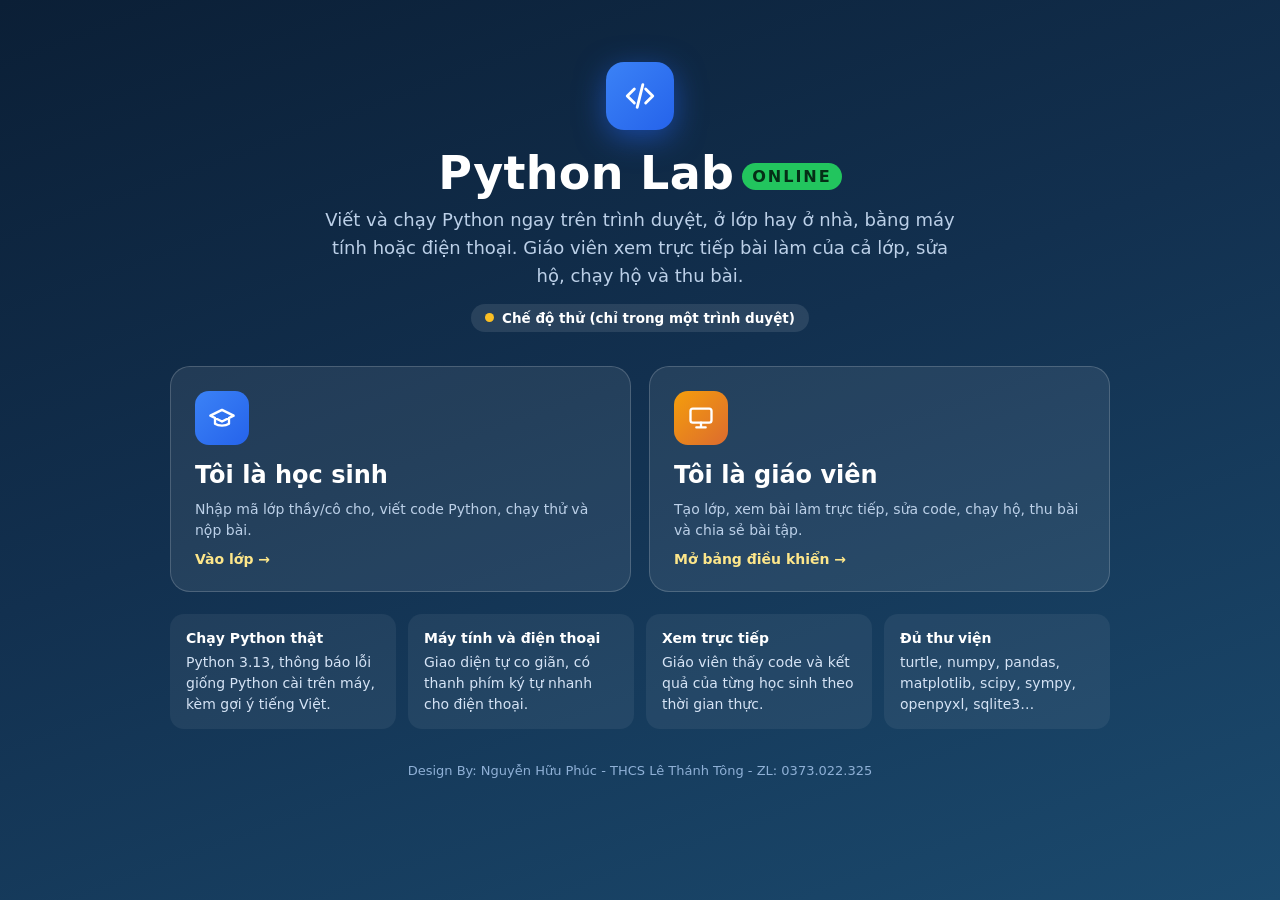
==== index.html @ aa045f86 "Python Lab Online: phong thuc hanh Python tren web (GitHub Pages + Firebase) Hoc sinh viet va chay P" ====
<!doctype html>
<html lang="vi">
<head>
<meta charset="utf-8">
<meta name="viewport" content="width=device-width, initial-scale=1, viewport-fit=cover">
<meta name="theme-color" content="#0f2742">
<title>Python Lab Online</title>
<link rel="icon" href="data:image/svg+xml,%3Csvg xmlns='http://www.w3.org/2000/svg' viewBox='0 0 32 32'%3E%3Crect width='32' height='32' rx='8' fill='%232563eb'/%3E%3Cpath d='M10 11l-4 5 4 5M22 11l4 5-4 5M18 9l-4 14' stroke='white' stroke-width='2.4' fill='none' stroke-linecap='round' stroke-linejoin='round'/%3E%3C/svg%3E">
<link rel="stylesheet" href="assets/css/app.css">
<style>
  body { background: linear-gradient(160deg, #0b1f36 0%, #12304f 45%, #1b4a6e 100%); min-height: 100vh; color: #fff; }
  .wrap { max-width: 980px; margin: 0 auto; padding: 36px 20px 30px; }
  .hero { text-align: center; padding: 26px 0 10px; }
  .logo { width: 68px; height: 68px; border-radius: 18px; margin: 0 auto 16px; display: grid; place-items: center; background: linear-gradient(135deg, #3b82f6, #2563eb); box-shadow: 0 8px 30px rgba(37,99,235,.55); }
  .logo .i { width: 34px; height: 34px; }
  h1 { font-size: clamp(30px, 6vw, 46px); margin: 0 0 6px; letter-spacing: .3px; }
  h1 span { font-size: .35em; vertical-align: middle; letter-spacing: .12em; padding: 4px 10px; border-radius: 99px; background: #22c55e; color: #052e16; margin-left: 8px; }
  .lead { color: #bcd0e8; font-size: clamp(15px, 2.6vw, 18px); max-width: 640px; margin: 0 auto; line-height: 1.55; }
  .cards { display: grid; grid-template-columns: 1fr 1fr; gap: 18px; margin: 34px 0 22px; }
  .cardx { display: flex; flex-direction: column; gap: 10px; background: rgba(255,255,255,.08); border: 1px solid rgba(255,255,255,.18); border-radius: 20px; padding: 24px; text-decoration: none; color: #fff; transition: transform .15s, background .15s, border-color .15s; }
  .cardx:hover { transform: translateY(-3px); background: rgba(255,255,255,.14); border-color: rgba(255,255,255,.4); }
  .cardx .ic { width: 54px; height: 54px; border-radius: 14px; display: grid; place-items: center; }
  .cardx .ic .i { width: 28px; height: 28px; }
  .cardx.s .ic { background: linear-gradient(135deg, #3b82f6, #2563eb); } .cardx.t .ic { background: linear-gradient(135deg, #f59e0b, #dc6b2f); }
  .cardx h2 { margin: 6px 0 0; font-size: 24px; } .cardx p { margin: 0; color: #bcd0e8; line-height: 1.5; }
  .cardx .go { margin-top: auto; font-weight: 700; color: #fde68a; }
  .modebox { text-align: center; margin: 4px 0 26px; }
  .mode { display: inline-flex; align-items: center; gap: 8px; padding: 6px 14px; border-radius: 99px; font-weight: 700; font-size: 13.5px; background: rgba(255,255,255,.1); }
  .mode .dot { width: 9px; height: 9px; border-radius: 50%; background: #4ade80; } .mode.demo .dot { background: #fbbf24; }
  .feat { display: grid; grid-template-columns: repeat(auto-fit, minmax(210px, 1fr)); gap: 12px; margin-top: 8px; }
  .feat div { background: rgba(255,255,255,.06); border-radius: 14px; padding: 14px 16px; color: #d5e3f5; font-size: 14px; line-height: 1.5; }
  .feat b { display: block; color: #fff; margin-bottom: 3px; }
  footer { text-align: center; color: #8fb0d6; font-size: 13px; margin-top: 34px; }
  @media (max-width: 640px) { .cards { grid-template-columns: 1fr; } .wrap { padding-top: 18px; } }
</style>
</head>
<body>
<div class="wrap">
  <div class="hero">
    <div class="logo"><svg class="i" viewBox="0 0 24 24"><path d="M8 7l-5 5 5 5M16 7l5 5-5 5M14 4l-4 16"/></svg></div>
    <h1>Python Lab<span>ONLINE</span></h1>
    <p class="lead">Viết và chạy Python ngay trên trình duyệt, ở lớp hay ở nhà, bằng máy tính hoặc điện thoại. Giáo viên xem trực tiếp bài làm của cả lớp, sửa hộ, chạy hộ và thu bài.</p>
  </div>
  <div class="modebox"><span id="mode" class="mode"><span class="dot"></span><span id="modeTxt"></span></span></div>
  <div class="cards">
    <a class="cardx s" href="hocsinh.html" id="goS">
      <div class="ic"><svg class="i" viewBox="0 0 24 24"><path d="M22 10L12 5 2 10l10 5 10-5zM6 12v5c3 2 9 2 12 0v-5"/></svg></div>
      <h2>Tôi là học sinh</h2><p>Nhập mã lớp thầy/cô cho, viết code Python, chạy thử và nộp bài.</p><span class="go">Vào lớp →</span>
    </a>
    <a class="cardx t" href="giaovien.html">
      <div class="ic"><svg class="i" viewBox="0 0 24 24"><rect x="3" y="4" width="18" height="12" rx="2"/><path d="M8 20h8M12 16v4"/></svg></div>
      <h2>Tôi là giáo viên</h2><p>Tạo lớp, xem bài làm trực tiếp, sửa code, chạy hộ, thu bài và chia sẻ bài tập.</p><span class="go">Mở bảng điều khiển →</span>
    </a>
  </div>
  <div class="feat">
    <div><b>Chạy Python thật</b>Python 3.13, thông báo lỗi giống Python cài trên máy, kèm gợi ý tiếng Việt.</div>
    <div><b>Máy tính và điện thoại</b>Giao diện tự co giãn, có thanh phím ký tự nhanh cho điện thoại.</div>
    <div><b>Xem trực tiếp</b>Giáo viên thấy code và kết quả của từng học sinh theo thời gian thực.</div>
    <div><b>Đủ thư viện</b>turtle, numpy, pandas, matplotlib, scipy, sympy, openpyxl, sqlite3…</div>
  </div>
  <footer>Design By: Nguyễn Hữu Phúc - THCS Lê Thánh Tông - ZL: 0373.022.325</footer>
</div>
<script src="config.js"></script>
<script>
  var online = window.PYLAB_CONFIG && PYLAB_CONFIG.backend === 'firebase';
  var m = document.getElementById('mode');
  m.className = 'mode' + (online ? '' : ' demo');
  document.getElementById('modeTxt').textContent = online ? 'Đang chạy thật trên mạng' : 'Chế độ thử (chỉ trong một trình duyệt)';
  var q = location.search; if (q) document.getElementById('goS').href = 'hocsinh.html' + q;
</script>
</body>
</html>
---- assets/css/app.css ----
:root {
  --navy: #0f2742; --navy2: #17365c;
  --bg: #eef2f7; --panel: #ffffff; --line: #dde4ee; --line2: #eef2f7;
  --text: #0f172a; --muted: #64748b;
  --blue: #2563eb; --blue-d: #1d4ed8; --blue-l: #dbeafe;
  --green: #16a34a; --green-d: #15803d; --green-l: #dcfce7;
  --red: #dc2626; --red-d: #b91c1c; --red-l: #fee2e2;
  --amber: #d97706; --amber-l: #fef3c7;
  --cons: #0b1220; --cons-text: #e2e8f0;
  --mono: "Cascadia Code", "Cascadia Mono", Consolas, "Courier New", monospace;
  --sans: "Segoe UI", system-ui, -apple-system, Roboto, Arial, sans-serif;
  --r: 10px;
}
* { box-sizing: border-box; }
html, body { height: 100%; margin: 0; }
body { font-family: var(--sans); font-size: 14px; color: var(--text); background: var(--bg); -webkit-font-smoothing: antialiased; }
button, input, select, textarea { font-family: inherit; font-size: inherit; color: inherit; }
[hidden] { display: none !important; }
svg.i { width: 16px; height: 16px; fill: none; stroke: currentColor; stroke-width: 2; stroke-linecap: round; stroke-linejoin: round; flex: none; }

/* ---- nút ---- */
.btn { display: inline-flex; align-items: center; gap: 7px; height: 36px; padding: 0 14px; border: 1px solid var(--line); background: #fff; color: var(--text);
  border-radius: 8px; cursor: pointer; font-weight: 600; white-space: nowrap; transition: background .12s, border-color .12s, box-shadow .12s, transform .05s; }
.btn:hover:not(:disabled) { background: #f6f8fb; border-color: #c5d0e0; }
.btn:active:not(:disabled) { transform: translateY(1px); }
.btn:disabled { opacity: .45; cursor: not-allowed; }
.btn.primary { background: var(--blue); border-color: var(--blue); color: #fff; box-shadow: 0 1px 2px rgba(37,99,235,.35); }
.btn.primary:hover:not(:disabled) { background: var(--blue-d); border-color: var(--blue-d); }
.btn.run { background: var(--green); border-color: var(--green); color: #fff; box-shadow: 0 1px 2px rgba(22,163,74,.35); }
.btn.run:hover:not(:disabled) { background: var(--green-d); border-color: var(--green-d); }
.btn.stop { background: #fff; border-color: #f0b4b4; color: var(--red); }
.btn.stop:hover:not(:disabled) { background: var(--red-l); border-color: var(--red); }
.btn.danger { color: var(--red); }
.btn.danger:hover:not(:disabled) { background: var(--red-l); border-color: #f0b4b4; }
.btn.ghost { background: transparent; border-color: transparent; color: var(--muted); }
.btn.ghost:hover:not(:disabled) { background: rgba(100,116,139,.12); border-color: transparent; }
.btn.small { height: 28px; padding: 0 10px; font-size: 12.5px; }
.btn.light { background: rgba(255,255,255,.1); border-color: rgba(255,255,255,.22); color: #fff; }
.btn.light:hover:not(:disabled) { background: rgba(255,255,255,.2); border-color: rgba(255,255,255,.35); }

/* ---- ô nhập ---- */
.field { display: flex; flex-direction: column; gap: 3px; }
.field > span { font-size: 11.5px; font-weight: 700; color: var(--muted); text-transform: uppercase; letter-spacing: .04em; }
.inp { height: 36px; padding: 0 11px; border: 1px solid var(--line); border-radius: 8px; background: #fff; outline: none; transition: border-color .12s, box-shadow .12s; }
.inp:focus { border-color: var(--blue); box-shadow: 0 0 0 3px rgba(37,99,235,.15); }
.inp.bad { border-color: var(--red); box-shadow: 0 0 0 3px rgba(220,38,38,.14); }

/* ---- pill, badge ---- */
.pill { display: inline-flex; align-items: center; gap: 7px; height: 26px; padding: 0 11px; border-radius: 99px; font-size: 12.5px; font-weight: 600; background: rgba(255,255,255,.12); color: #e2e8f0; }
.pill .dot { width: 8px; height: 8px; border-radius: 50%; background: #94a3b8; }
.pill.ok .dot { background: #4ade80; box-shadow: 0 0 0 3px rgba(74,222,128,.25); }
.pill.bad .dot { background: #f87171; box-shadow: 0 0 0 3px rgba(248,113,113,.25); }
.badge { min-width: 20px; height: 20px; padding: 0 6px; border-radius: 10px; background: var(--blue); color: #fff; font-size: 11.5px; font-weight: 700; display: inline-flex; align-items: center; justify-content: center; }

/* ---- toast ---- */
#toasts { position: fixed; right: 18px; bottom: 44px; display: flex; flex-direction: column; gap: 8px; z-index: 9999; pointer-events: none; }
.toast { max-width: 380px; padding: 11px 16px; border-radius: 10px; background: #0f172a; color: #fff; box-shadow: 0 10px 28px rgba(15,23,42,.3); font-weight: 600;
  animation: tin .22s ease-out; border-left: 4px solid var(--blue); }
.toast.ok { border-left-color: #4ade80; } .toast.err { border-left-color: #f87171; } .toast.warn { border-left-color: #fbbf24; }
@keyframes tin { from { transform: translateY(10px); opacity: 0; } to { transform: none; opacity: 1; } }

/* ---- CodeMirror giao diện sáng ---- */
.CodeMirror { height: 100%; font-family: var(--mono); font-size: var(--code-fs, 15px); line-height: 1.55; color: #1e293b; background: #fff; }
.CodeMirror-gutters { background: #f8fafc; border-right: 1px solid var(--line); }
.CodeMirror-linenumber { color: #94a3b8; padding: 0 10px 0 8px; }
.CodeMirror-activeline-background { background: #f1f6ff; }
.CodeMirror-cursor { border-left: 2px solid var(--blue); }
.CodeMirror-selected { background: #cfe0ff !important; }
.CodeMirror-focused .CodeMirror-selected { background: #bcd3ff !important; }
.cm-s-default .cm-keyword { color: #7c3aed; font-weight: 600; }
.cm-s-default .cm-builtin { color: #0369a1; }
.cm-s-default .cm-string, .cm-s-default .cm-string-2 { color: #15803d; }
.cm-s-default .cm-number { color: #b45309; }
.cm-s-default .cm-comment { color: #94a3b8; font-style: italic; }
.cm-s-default .cm-def { color: #1d4ed8; font-weight: 600; }
.cm-s-default .cm-variable-2, .cm-s-default .cm-variable-3 { color: #0f766e; }
.cm-s-default .cm-operator { color: #475569; }
.cm-s-default .cm-meta { color: #be185d; }
.CodeMirror-matchingbracket { background: #fde68a; color: inherit !important; border-radius: 2px; }
.cm-errline { background: #fee2e2 !important; }
.cm-errgutter { color: var(--red); font-weight: 800; }

/* ---- bảng console (dùng chung HS + GV) ---- */
.cons-seg-o { color: var(--cons-text); } .cons-seg-e { color: #fca5a5; } .cons-seg-i { color: #7dd3fc; } .cons-seg-m { color: #94a3b8; font-style: italic; }
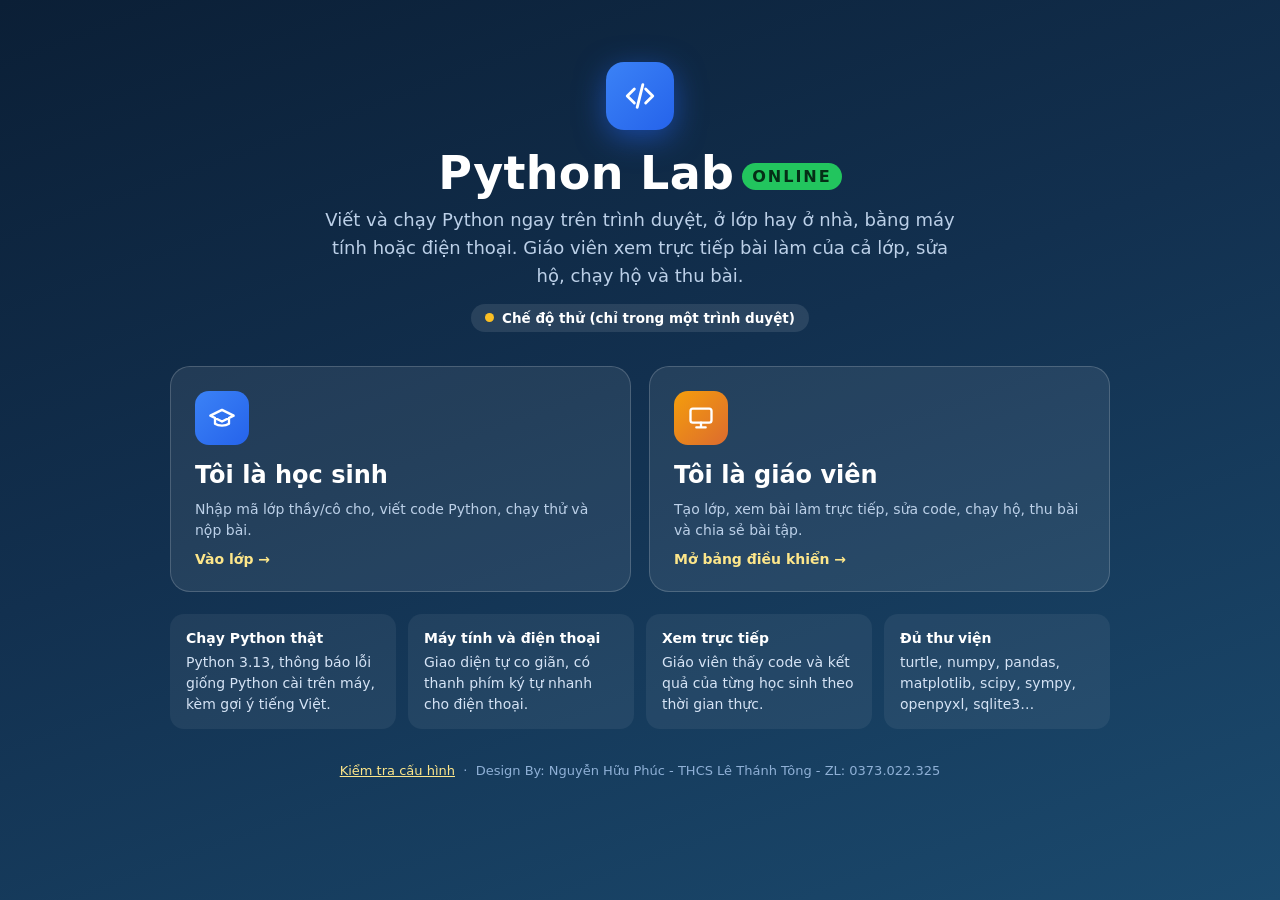
==== commit ab760df8: "Dang nhap giao vien (che do thu + Firebase), trang kiem tra cau hinh, canh bao ro rang, bao ve file:" ====
--- a/index.html
+++ b/index.html
@@ -58,7 +58,7 @@
     <div><b>Xem trực tiếp</b>Giáo viên thấy code và kết quả của từng học sinh theo thời gian thực.</div>
     <div><b>Đủ thư viện</b>turtle, numpy, pandas, matplotlib, scipy, sympy, openpyxl, sqlite3…</div>
   </div>
-  <footer>Design By: Nguyễn Hữu Phúc - THCS Lê Thánh Tông - ZL: 0373.022.325</footer>
+  <footer><a href="kiemtra.html" style="color:#fde68a">Kiểm tra cấu hình</a> &nbsp;·&nbsp; Design By: Nguyễn Hữu Phúc - THCS Lê Thánh Tông - ZL: 0373.022.325</footer>
 </div>
 <script src="config.js"></script>
 <script>
@@ -66,6 +66,7 @@
   var m = document.getElementById('mode');
   m.className = 'mode' + (online ? '' : ' demo');
   document.getElementById('modeTxt').textContent = online ? 'Đang chạy thật trên mạng' : 'Chế độ thử (chỉ trong một trình duyệt)';
+  if (location.protocol === 'file:') { document.getElementById('modeTxt').textContent = 'Hãy mở qua địa chỉ web (không bấm đúp file)'; m.className = 'mode demo'; }
   var q = location.search; if (q) document.getElementById('goS').href = 'hocsinh.html' + q;
 </script>
 </body>
